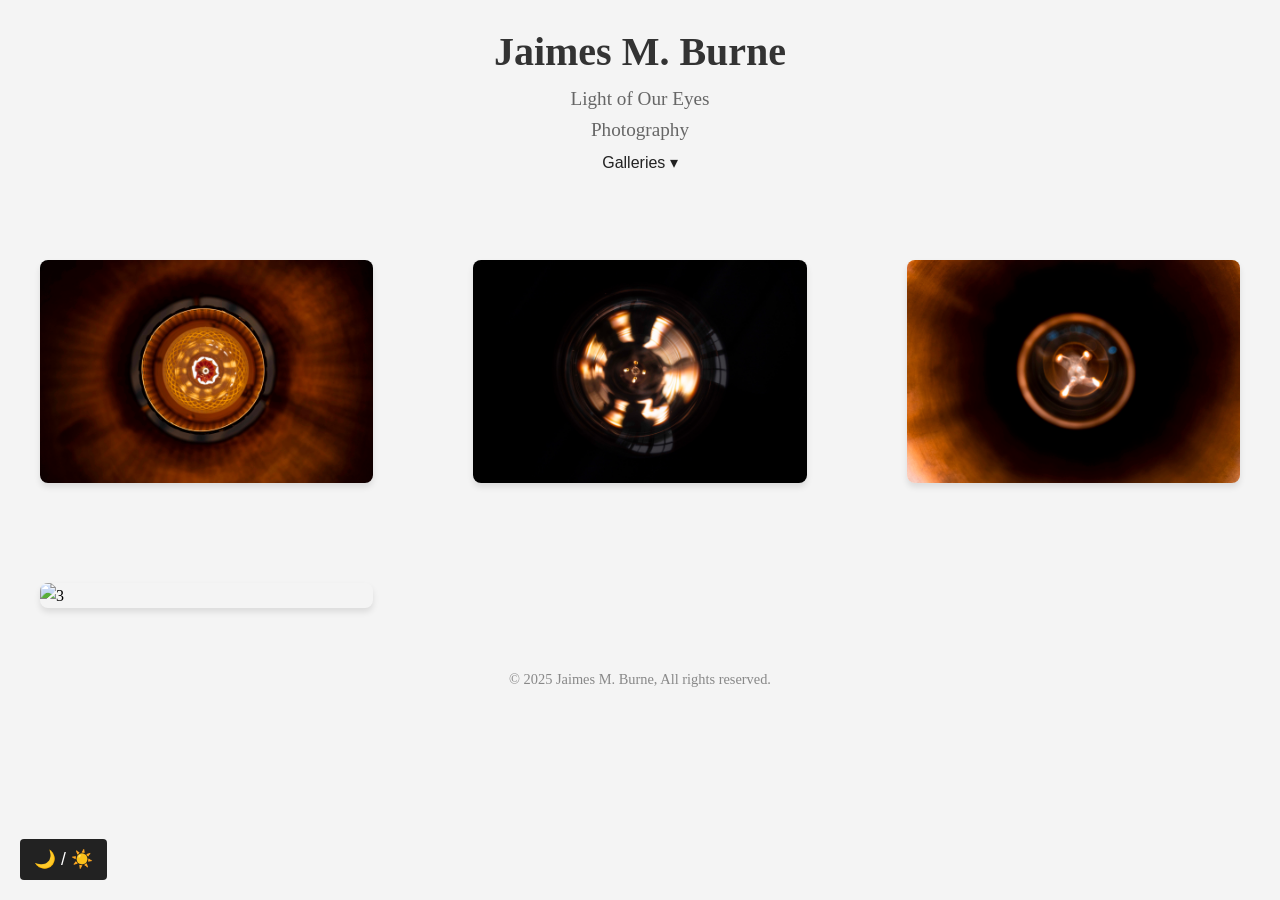
==== Gallery Lights of our Eyes Structure.html @ bcac03e6 "Add files via upload" ====
<!DOCTYPE html>
<html lang="en">
<head>
  <meta charset="UTF-8">
  <meta name="viewport" content="width=device-width, initial-scale=1.0">
  <title>Jaimes M. Burne - Light of Our Eyes</title>

<link href="Gallery In Conflict/In Conflict exhibition style.css" rel="stylesheet" type="text/css">
</head>
<body>
  <header>
    <h1>Jaimes M. Burne</h1>
    <p class="subtitle">Light of Our Eyes</p>
	<p class="subtitle">Photography</p> 
	  <header> 
  <nav class="dropdown">
    <button class="dropbtn">Galleries &#9662;</button>
    <div class="dropdown-content">
      <a href="index.html">Home</a>
	  <a href="Anaglyphs exhibition strucuture test.html">Anaglyphs Collection 2</a>
      <a href="Anaglyphs 2 exhibition strucuture.html">Anaglyphs Collection 1</a>
	  <a href="Gallery Lights of our Eyes Structure.html">Lights of Our Eyes</a>
      <a href="In Conflict exhibition strucuture.html">In Conflict</a>		
	  <a href="Gallery Wild Life structure.html">Wildlife Photography</a>
	  <a href="Gallery Live Event Photography.html">Live Event Photography</a>
	  <a href="Gallery Street Photography.html">Street Photography</a>
	  <a href="Gallery Wedding Photography.html">Wedding Photography</a>
	  <a href="artisit cv webpage structure.html">About Me</a>
      <a href="contact info webpage strucuture and style.html">Contact Me</a>	
    </div>
  </nav>
</header>

  </header>


  <section class="gallery">

    <div class="image-container">
      <img src="Gallery Lights of our Eyes/Lights 1.jpg" alt="1">
      <div class="overlay">
        <p class="title">Light, 2024</p>
        <p class="description">Europa,</p>
      </div>
    </div>
	    <div class="image-container">
      <img src="Gallery Lights of our Eyes/Lights 2.jpg" alt="2">
      <div class="overlay">
        <p class="title">Of, 2024</p>
        <p class="description">Ganymede,</p>
      </div>
    </div>
	    <div class="image-container">
      <img src="Gallery Lights of our Eyes/Lights 3.jpg" alt="3">
      <div class="overlay">
        <p class="title">Our, 2024</p>
        <p class="description">Io,</p>
      </div>
    </div>  
 	    <div class="image-container">
      <img src="Gallery Lights of our Eyes/LightS 4.jpg" alt="3">
      <div class="overlay">
        <p class="title">Eye, 2024</p>
        <p class="description">... Callisto, the Moonlights of my Eye</p>
      </div>
    </div>  
 
    <!-- Add more images as needed -->
  </section>

		<button onclick="topFunction()" id="myBtn" class="hover-underline-animation-side">BACK TO TOP</button>

<script>
  // Get the button:
  let mybutton = document.getElementById("myBtn");

  // When the user scrolls down 20px from the top of the document, show the button
  window.onscroll = function() { scrollFunction(); };

  function scrollFunction() {
    if (document.body.scrollTop > 20 || document.documentElement.scrollTop > 180) {
      mybutton.style.display = "block";
    } else {
      mybutton.style.display = "none";
    }
  }

  // When the user clicks on the button, scroll to the top of the document
  function topFunction() {
    document.body.scrollTop = 0;
    document.documentElement.scrollTop = 0;
  }
</script>
	
	
  <footer>
    <p>© 2025 Jaimes M. Burne, All rights reserved.</p>
  </footer>	
<button id="theme-toggle" class="theme-toggle">🌙 / ☀️</button>
	<script>
  const toggleButton = document.getElementById('theme-toggle');
  const body = document.body;

  // Apply saved theme on load
  if (localStorage.getItem('theme') === 'dark') {
    body.classList.add('dark-mode');
  }

  toggleButton.addEventListener('click', () => {
    body.classList.toggle('dark-mode');
    const mode = body.classList.contains('dark-mode') ? 'dark' : 'light';
    localStorage.setItem('theme', mode);
  });
</script>
  </footer>
</body>
</html>
---- Gallery In Conflict/In Conflict exhibition style.css ----
/* General Reset */
* {
  margin: 0;
  padding: 0;
  box-sizing: border-box;
}

/* Body and Layout */
body {
  font-family: Gotham, 'Helvetica Neue', Helvetica, Arial, 'sans-serif'sans-serif;
  line-height: 1.6;
  background-color: #f4f4f4;
  color: #000;
  padding: 20px;
  display: flex;
  flex-direction: column;
  align-items: center;
}

/* Header */
header {
  text-align: center;
  margin-bottom: 40px;
}

header h1 {
  font-size: 2.5rem;
  color: #333;
}

.subtitle {
  font-size: 1.2rem;
  color: #666;
}

.dropdown {
  position: relative;
  display: inline-block;
}

.dropbtn {
  background-color: transparent;
  border: none;
  font-size: 1rem;
  cursor: pointer;
  color: #222;
  padding: 8px;
}

.dropdown-content {
  display: none;
  position: absolute;
  right: 0;
  background-color: #fff;
  min-width: 160px;
  border: 1px solid #ccc;
  box-shadow: 0 2px 5px rgba(0,0,0,0.1);
  z-index: 1;
}

.dropdown-content a {
  color: #222;
  padding: 12px 16px;
  text-decoration: none;
  display: block;
}

.dropdown-content a:hover {
  background-color: #f2f2f2;
}

.dropdown:hover .dropdown-content {
  display: block;
}

/* Gallery */
.gallery {
  display: grid;
  grid-template-columns: repeat(auto-fill, minmax(300px, 1fr));
  gap: 100px;
  width: 100%;
  max-width: 1200px;
}

.image-container {
  position: relative;
  overflow: hidden;
  border-radius: 8px;
  box-shadow: 0 4px 6px rgba(0, 0, 0, 0.1);
}

.image-container img {
  width: 100%;
  height: auto;
  display: block;
  transition: transform 0.3s ease;
}

.image-container:hover img {
  transform: scale(1.05);
}

.overlay {
  position: absolute;
  top: 0;
  left: 0;
  right: 0;
  bottom: 0;
  background: rgba(0, 0, 0, 0.5);
  color: white;
  opacity: 0;
  transition: opacity 0.3s ease;
  padding: 20px;
  display: flex;
  flex-direction: column;
  justify-content: center;
  align-items: center;
}

.image-container:hover .overlay {
  opacity: 1;
}

.title {
  font-size: 1.5rem;
  font-weight: bold;
  margin-bottom: 10px;
}

.description {
  font-size: 1rem;
  text-align: center;
}

/* Footer */
footer {
  text-align: center;
  margin-top: 40px;
  font-size: 1rem;
  color: #666;
}

footer {
  margin-top: 60px;
  font-size: 0.9rem;
  color: #888;
  text-align: center;
}

#myBtn {
  display: none;
  position: fixed;
  bottom: 40px;
  right: 40px;
  z-index: 99;
  font-size: 14px;
  border: none;
  outline: none;
  background-color: #000;
  color: white;
  cursor: pointer;
  padding: 10px 16px;
  border-radius: 4px;
  transition: background-color 0.3s ease;
}

#myBtn:hover {
  background-color: #333;
}

.hover-underline-animation-side {
  position: relative;
}

.hover-underline-animation-side::after {
  content: '';
  position: absolute;
  width: 100%;
  height: 2px;
  left: 0;
  bottom: 0;
  background-color: white;
  transform: scaleX(0);
  transform-origin: left;
  transition: transform 0.25s ease-out;
}

.hover-underline-animation-side:hover::after {
  transform: scaleX(1);
}

/* Dark/Light Mode Toggle Button */
.theme-toggle {
  position: fixed;
  bottom: 20px;
  left: 20px;
  padding: 10px 14px;
  font-size: 1.1rem;
  background-color: #222;
  color: #fff;
  border: none;
  border-radius: 4px;
  cursor: pointer;
  z-index: 1000;
  transition: background-color 0.3s ease, transform 0.2s ease;
}

.theme-toggle:hover {
  background-color: #444;
  transform: scale(1.05);
}

/* Dark Mode Theme */
.dark-mode {
  background-color: #121212;
  color: #e0e0e0;
}

.dark-mode header,
.dark-mode footer {
  background-color: #1e1e1e;
}

.dark-mode a {
  color: #80cbc4;
}

.dark-mode .dropdown-content {
  background-color: #2c2c2c;
}

.dark-mode .dropdown-content a:hover {
  background-color: #3a3a3a;
}

.dark-mode .image-container {
  box-shadow: 0 4px 6px rgba(255, 255, 255, 0.1);
}

.dark-mode .overlay {
  background: rgba(255, 255, 255, 0.1);
  color: #fff;
}
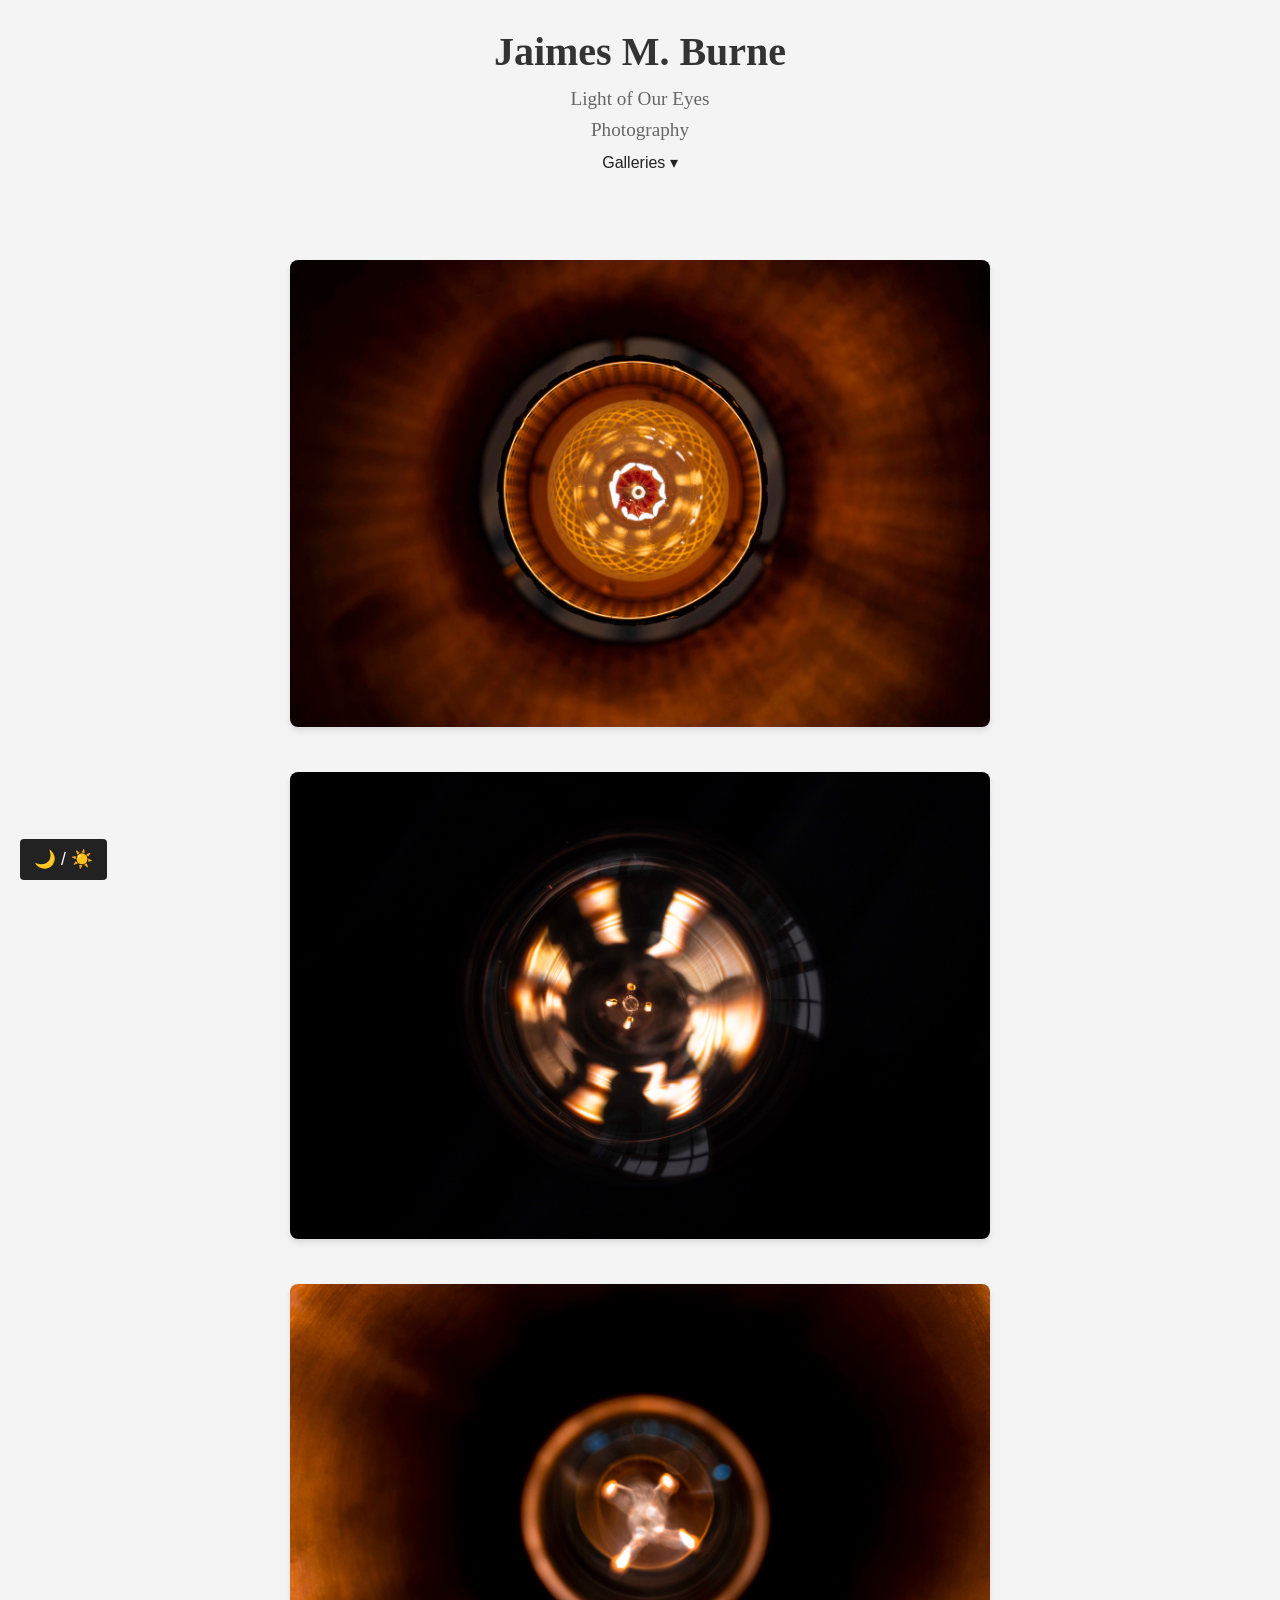
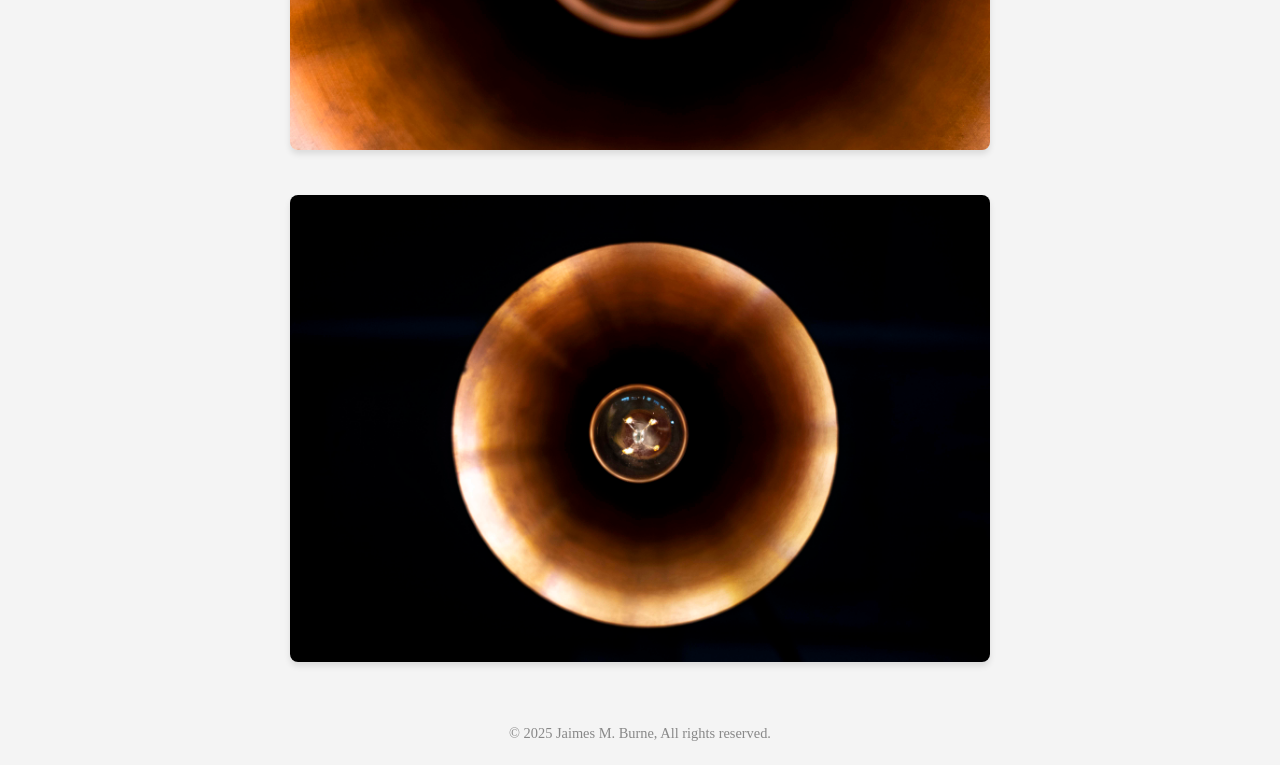
==== commit fe9f9ca1: "Update Gallery Lights of our Eyes Structure.html" ====
--- a/Gallery Lights of our Eyes Structure.html
+++ b/Gallery Lights of our Eyes Structure.html
@@ -58,7 +58,7 @@
       </div>
     </div>  
  	    <div class="image-container">
-      <img src="Gallery Lights of our Eyes/LightS 4.jpg" alt="3">
+      <img src="Gallery Lights of our Eyes/Lights 4.jpg" alt="3">
       <div class="overlay">
         <p class="title">Eye, 2024</p>
         <p class="description">... Callisto, the Moonlights of my Eye</p>
--- a/Gallery In Conflict/In Conflict exhibition style.css
+++ b/Gallery In Conflict/In Conflict exhibition style.css
@@ -75,11 +75,12 @@
 
 /* Gallery */
 .gallery {
-  display: grid;
-  grid-template-columns: repeat(auto-fill, minmax(300px, 1fr));
-  gap: 100px;
+  display: flex;
+  flex-direction: column;
+  gap: 45px;
   width: 100%;
-  max-width: 1200px;
+  max-width: 700px;
+  margin: 0 auto;
 }
 
 .image-container {
